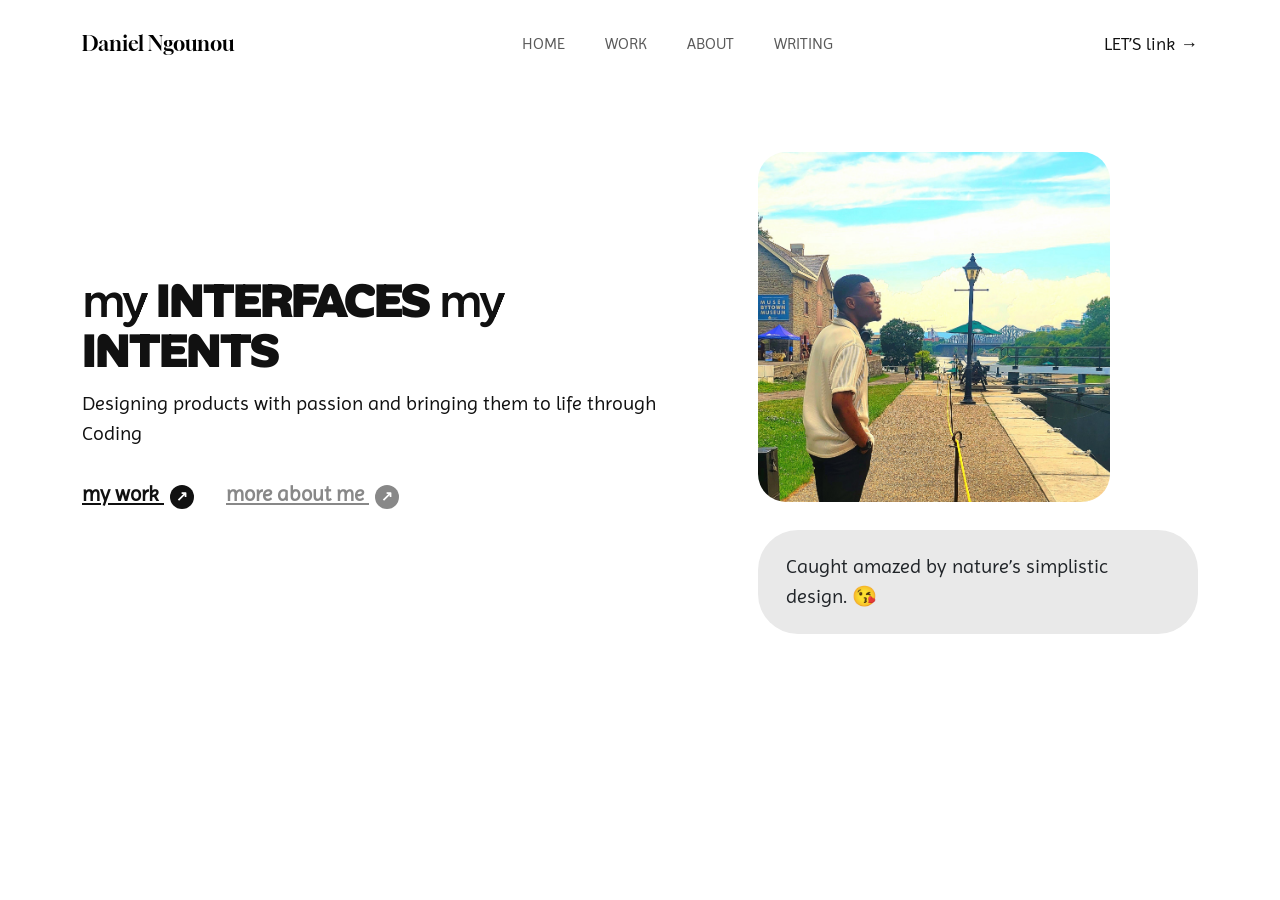
==== index.html @ ce70f310 "Finished the hero section" ====
<!DOCTYPE html>
<html lang="en">
<head>
    <meta charset="UTF-8">
    <meta name="viewport" content="width=device-width, initial-scale=1.0">
    <link rel="stylesheet" href="./css/style.css">
    <link href="https://cdn.jsdelivr.net/npm/bootstrap@5.3.3/dist/css/bootstrap.min.css" rel="stylesheet">
    <title>Document</title>
</head>
<script src="https://cdn.jsdelivr.net/npm/bootstrap@5.3.3/dist/js/bootstrap.bundle.min.js"></script>
<body>
<!-- NAVBAR -->

    <nav class="navbar navbar-expand-lg py-4">
        <div class="container">

            <!-- Logo -->
            <a class="navbar-brand logo" href="#">
            Daniel Ngounou
            </a>

            <!-- Mobile Toggle -->
            <button 
            class="navbar-toggler" 
            type="button" 
            data-bs-toggle="collapse" 
            data-bs-target="#navbarNav"
            >
            <span class="navbar-toggler-icon"></span>
            </button>

            <!-- Navigation Links -->
            <div class="collapse navbar-collapse justify-content-center" id="navbarNav">

            <ul class="navbar-nav gap-lg-4">

                <li class="nav-item">
                <a class="nav-link" href="#">HOME</a>
                </li>

                <li class="nav-item">
                <a class="nav-link" href="#">WORK</a>
                </li>

                <li class="nav-item">
                <a class="nav-link" href="#">ABOUT</a>
                </li>

                <li class="nav-item">
                <a class="nav-link" href="#">WRITING</a>
                </li>

            </ul>

            </div>

            <!-- Right CTA -->
            <a href="#" class="connect-link">
            LET’S link →
            </a>

        </div>
    </nav>
    <!-- HERO SECTION -->
    <section class="hero-section">
        <div class="container hero-container">

            <div class="hero-text-content">
            <h1>
                my <span>INTERFACES</span> my <span>INTENTS</span>
            </h1>

            <p>
                Designing products with passion and bringing them to life through Coding
            </p>

            <div class="hero-links">
                <a href="#work">my work <span>↗</span></a>
                <a href="#about" class="secondary-link">more about me <span>↗</span></a>
            </div>
            </div>

            <div class="hero-image-content">
                <img src="img/daniel-image.JPG" alt="Daniel Ngounou">
                <div class="image-note">
                    Caught amazed by nature’s simplistic design. 😘
                </div>
            </div>

        </div>
    </section>
</body>
</html>
---- css/style.css ----
@import url('https://fonts.googleapis.com/css2?family=Alan+Sans:wght@300..900&family=Imprima&display=swap');
@import url('https://fonts.googleapis.com/css2?family=Gloock&display=swap');

:root{

    /* COLORS */
    --background-color:#f5f5f3;
    --primary-color:#111111;
    --secondary-color:#888888;
    --soft-gray:#e9e9e9;
    --white-color:#ffffff;

    /* TYPOGRAPHY */
    --body-font:"Imprima", sans-serif;
    --heading-font:"Alan Sans", sans-serif;
    --logo-font:"Gloock", serif;

    /* FONT SIZES */
    --hero-heading-size:3.0rem;
    --paragraph-size:1.25rem;
    --nav-size:1.1rem;

    /* FONT WEIGHTS */
    --regular-weight:400;
    --medium-weight:500;
    --bold-weight:800;

    /* BORDER RADIUS */
    --large-radius:40px;
    --medium-radius:28px;
    --small-radius:12px;

    /* SPACING */
    --section-padding:120px;

    /* TRANSITIONS */
    --transition-speed:0.3s;
}


/* GLOBAL RESET */

*{
    margin:0;
    padding:0;
    box-sizing:border-box;
}


/* BODY */

body{
    font-family:var(--body-font) !important;
    font-weight:var(--regular-weight);
    font-style:normal;
    background:var(--background-color);
    color:var(--primary-color);
}


/* NAVBAR */

.navbar{
    background:var(--white-color);
    padding-top:2rem;
    padding-bottom:2rem;
}

.logo{
    font-family:var(--logo-font);
    font-size:2rem;
    font-weight:400;
    color:var(--primary-color);
    text-decoration:none;
}

.nav-link{
    color:var(--primary-color);
    font-weight:300;
    font-size:var(--nav-size);
    transition:var(--transition-speed);
}

.nav-link:hover{
    color:#000;
}

.connect-link{
    text-decoration:none;
    color:var(--primary-color);
    font-size:var(--nav-size);
    font-weight:300;
}


/* HERO SECTION */

.hero-section{
    padding:4em 0 6em;
}

.hero-container{
    display:flex;
    align-items:center;
    justify-content:space-between;
    gap:80px;
}

.hero-text-content{
    flex:1;
}

.hero-text-content h1{
    font-family:var(--heading-font);
    font-size:var(--hero-heading-size);
    line-height:1.05;
    color:var(--primary-color);
    letter-spacing:-2px;
}

.hero-text-content h1 span{
    font-weight:var(--bold-weight);
}

.hero-text-content p{
    font-size:var(--paragraph-size);
    margin-top:12px;
    color:var(--primary-color);
    max-width:700px;
}

.hero-links{
    display:flex;
    gap:32px;
    margin-top:30px;
}

.hero-links a{
    color:var(--primary-color);
    font-size:1.3rem;
    font-weight:700;
    text-decoration:underline;
}

.hero-links a{
    transition: opacity 0.3s ease;
}

.hero-links a:hover{
    opacity:0.6;
}

.hero-links a:active{
    opacity:0.4;
}

.hero-links span{
    display:inline-flex;
    align-items:center;
    justify-content:center;
    background:var(--primary-color);
    color:var(--white-color);
    width:24px;
    height:24px;
    border-radius:50%;
    font-size:0.85rem;
    margin-left:6px;
}

.secondary-link{
    color:var(--secondary-color) !important;
}

.secondary-link span{
    background:var(--secondary-color);
}

.hero-image-content{
    width:440px;
    align-items: f;
}

.hero-image-content img{
    width: 80%;
    height:350px;
    object-fit:cover;
    border-radius:var(--medium-radius);
}

.image-note{
    margin-top:28px;
    background:var(--soft-gray);
    padding:22px 28px;
    border-radius:var(--large-radius);
    font-size:1.25rem;
    text-align:left;
}


/* RESPONSIVE */

@media(max-width:992px){

    .hero-container{
        flex-direction:column;
        align-items:flex-start;
    }

    .hero-image-content{
        width:100%;
    }

    .hero-text-content h1{
        font-size:3.5rem;
    }
}


@media(max-width:576px){

    .hero-text-content h1{
        font-size:2.5rem;
    }

    .hero-links{
        flex-direction:column;
        gap:18px;
    }

    .hero-text-content p{
        font-size:1rem;
    }

    .image-note{
        font-size:1rem;
    }
}
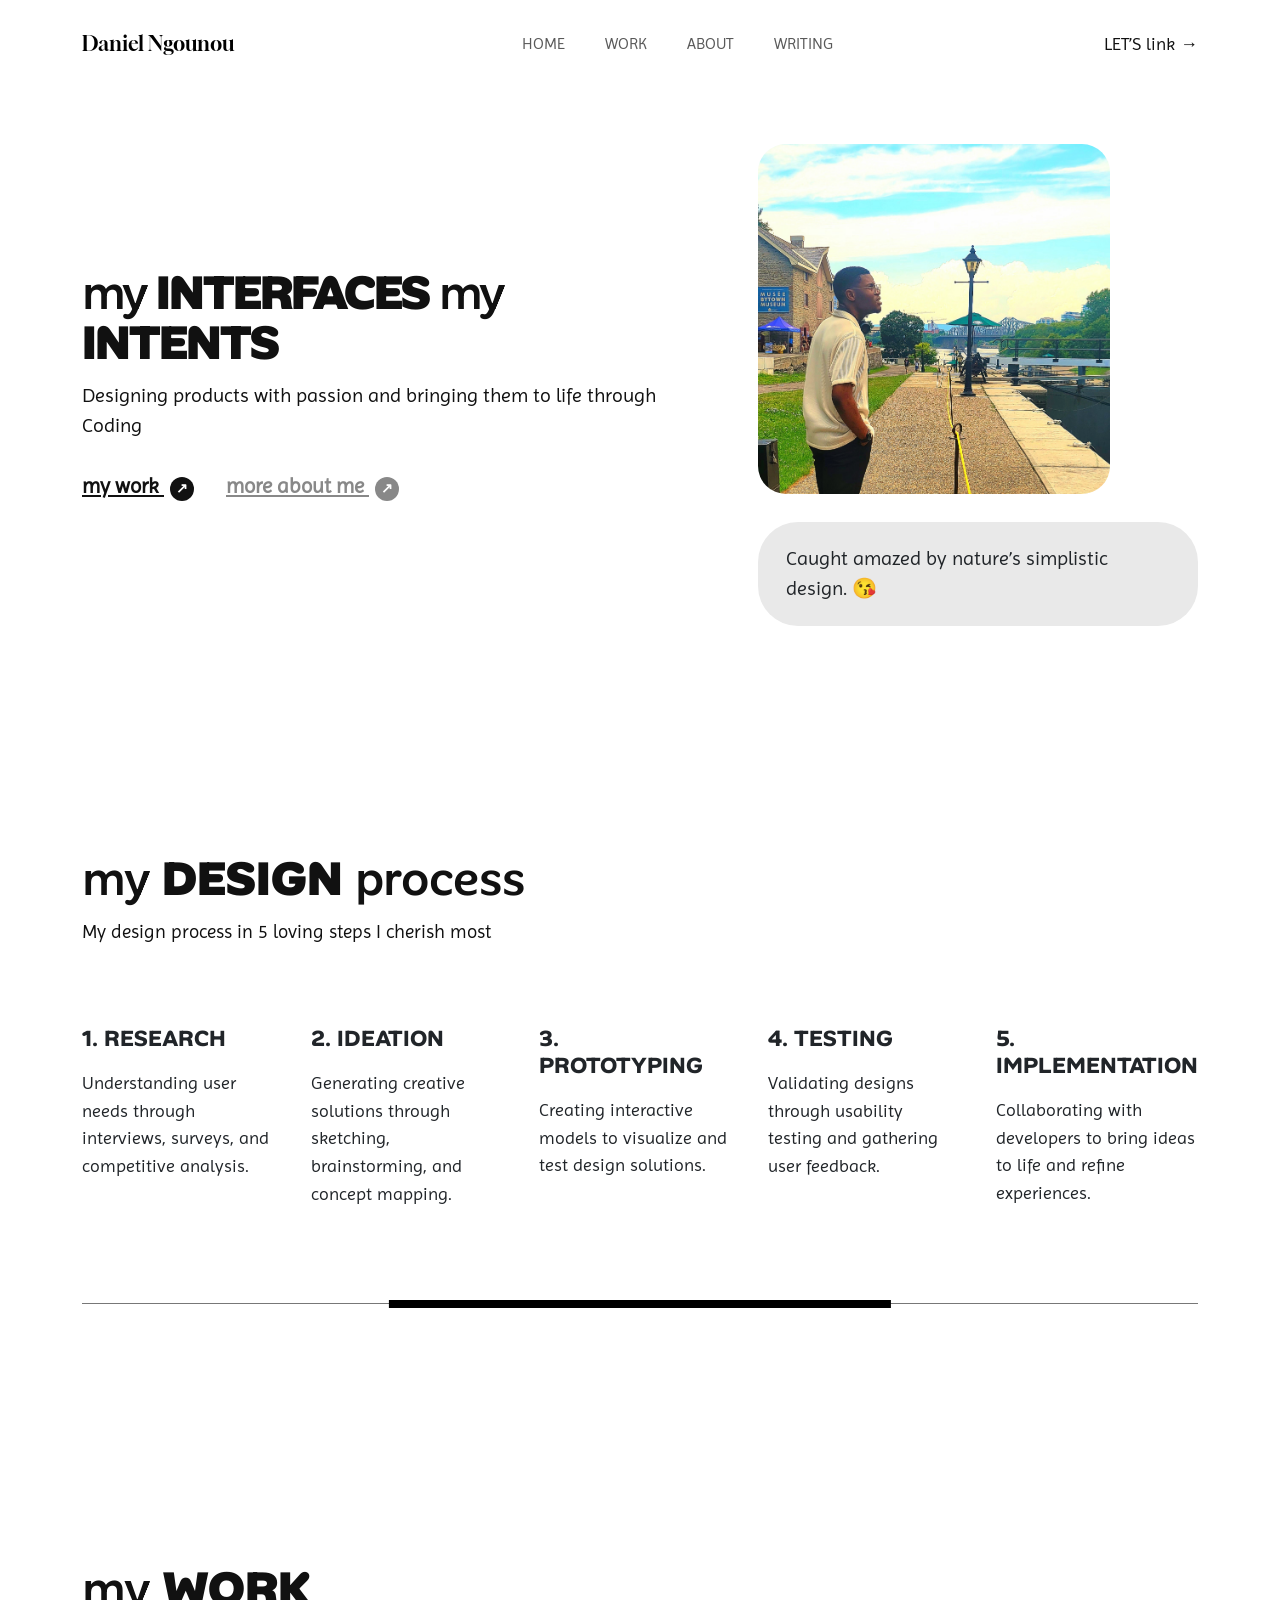
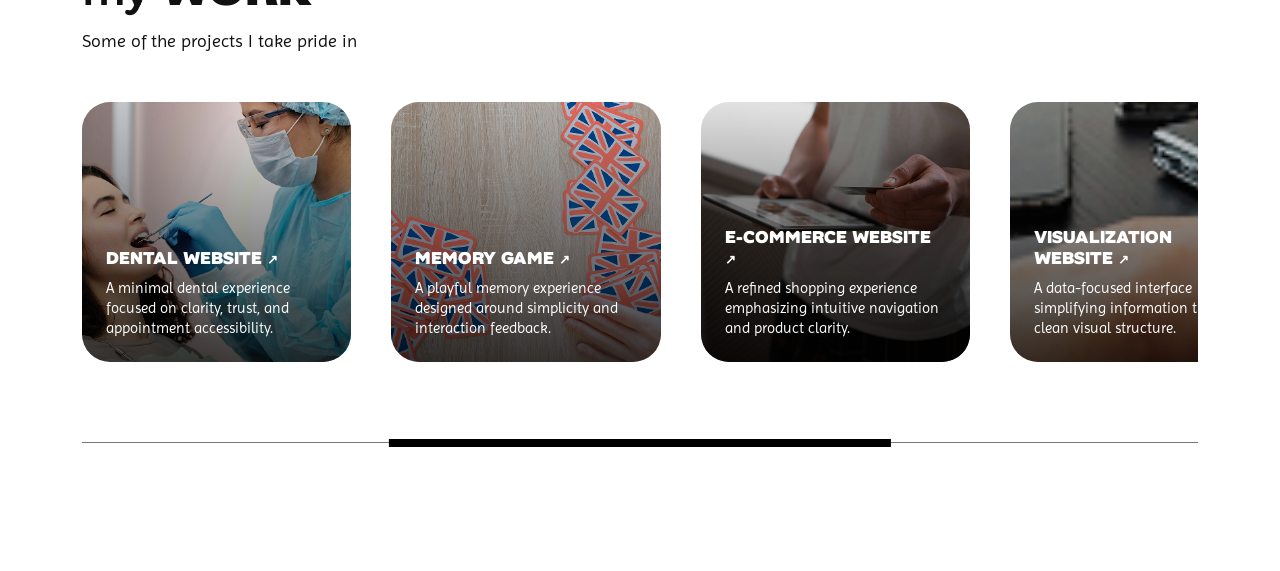
==== commit 4e2f3463: "Added the Working section and responsiveness" ====
--- a/index.html
+++ b/index.html
@@ -11,7 +11,7 @@
 <body>
 <!-- NAVBAR -->
 
-    <nav class="navbar navbar-expand-lg py-4">
+    <nav class="navbar navbar-expand-lg fixed-top py-4">
         <div class="container">
 
             <!-- Logo -->
@@ -89,5 +89,139 @@
 
         </div>
     </section>
+
+    <!-- DESIGN PROCESS SECTION -->
+
+    <section class="design-process-section">
+
+        <div class="container">
+
+            <div class="process-heading">
+
+                <h2>
+                    my <span>DESIGN</span> process
+                </h2>
+
+                <p>
+                    My design process in 5 loving steps I cherish most
+                </p>
+
+            </div>
+
+
+            <div class="process-steps">
+
+                <div class="process-card">
+                    <h3>1. RESEARCH</h3>
+
+                    <p>
+                        Understanding user needs through interviews, surveys,
+                        and competitive analysis.
+                    </p>
+                </div>
+
+
+                <div class="process-card">
+                    <h3>2. IDEATION</h3>
+
+                    <p>
+                        Generating creative solutions through sketching,
+                        brainstorming, and concept mapping.
+                    </p>
+                </div>
+
+
+                <div class="process-card">
+                    <h3>3. PROTOTYPING</h3>
+
+                    <p>
+                        Creating interactive models to visualize and test
+                        design solutions.
+                    </p>
+                </div>
+
+
+                <div class="process-card">
+                    <h3>4. TESTING</h3>
+
+                    <p>
+                        Validating designs through usability testing and
+                        gathering user feedback.
+                    </p>
+                </div>
+
+
+                <div class="process-card">
+                    <h3>5. IMPLEMENTATION</h3>
+
+                    <p>
+                        Collaborating with developers to bring ideas
+                        to life and refine experiences.
+                    </p>
+                </div>
+
+            </div>
+
+            <div class="process-line"></div>
+
+        </div>
+
+    </section>
+
+
+    <!-- WORK SECTION -->
+
+    <section class="work-section" id="work">
+        <div class="container">
+
+            <div class="work-heading">
+                <h2>my <span>WORK</span></h2>
+                <p>Some of the projects I take pride in</p>
+            </div>
+
+            <div class="work-cards">
+
+                <a class="work-card" href="#">
+                    <img src="img/dental.jpg" alt="Dental website">
+                    <div class="work-overlay">
+                        <h3>DENTAL WEBSITE <span>↗</span></h3>
+                        <p>A minimal dental experience focused on clarity, trust, and appointment accessibility.</p>
+                    </div>
+                </a>
+                
+
+                <a class="work-card" href="#">
+                    <img src="img/memory.jpg" alt="Memory game">
+                    <div class="work-overlay">
+                        <h3>MEMORY GAME <span>↗</span></h3>
+                        <p>A playful memory experience designed around simplicity and interaction feedback.</p>
+                    </div>
+                </a>
+
+                <a class="work-card" href="#">
+                    <img src="img/ecommerce.jpg" alt="E-commerce website">
+                    <div class="work-overlay">
+                        <h3>E-COMMERCE WEBSITE <span>↗</span></h3>
+                        <p>A refined shopping experience emphasizing intuitive navigation and product clarity.</p>
+                    </div>
+                </a>
+
+                <a class="work-card" href="#">
+                    <img src="img/visualization.jpg" alt="Visualization website">
+                    <div class="work-overlay">
+                        <h3>VISUALIZATION WEBSITE <span>↗</span></h3>
+                        <p>A data-focused interface simplifying information through clean visual structure.</p>
+                    </div>
+                </a>
+
+            </div>
+
+            <div class="work-line"></div>
+
+        </div>
+    </section>
+
+    <!-- ABOUT SECTION -->
+
 </body>
 </html>
--- a/css/style.css
+++ b/css/style.css
@@ -64,6 +64,20 @@
     background:var(--white-color);
     padding-top:2rem;
     padding-bottom:2rem;
+
+    /*Made the navbar fixed a the top using bootstrap's fixed-top class*/
+
+    /*position:fixed;
+    top:0;
+    left:0;
+    width:100%;*/
+    z-index:9999;
+}
+
+.navbar .content{
+    display:flex;
+    align-items:center;
+    justify-content:space-between;
 }
 
 .logo{
@@ -96,7 +110,7 @@
 /* HERO SECTION */
 
 .hero-section{
-    padding:4em 0 6em;
+    padding: 9em 0 6em;
 }
 
 .hero-container{
@@ -196,9 +210,200 @@
     text-align:left;
 }
 
+/* DESIGN PROCESS SECTION */
+
+.design-process-section{
+    padding:8em 0;
+}
+
+.process-heading h2{
+    font-family:var(--heading-font);
+    font-size:3rem;
+    color:var(--primary-color);
+}
+
+.process-heading h2 span{
+    font-weight:var(--bold-weight);
+}
+
+.process-heading p{
+    margin-top:10px;
+    font-size:1.2rem;
+    color:var(--primary-color);
+}
+
+.process-steps{
+    margin-top:5em;
+
+    display:grid;
+    grid-template-columns:repeat(5,1fr);
+
+    gap:40px;
+}
+
+.process-card h3{
+    font-family:var(--heading-font);
+    font-size:1.4rem;
+    font-weight:700;
+
+    margin-bottom:16px;
+}
+
+.process-card p{
+    font-size:1.15rem;
+    line-height:1.5;
+}
+
+.process-line{
+    width:100%;
+    height:1px;
+
+    background:#777;
+
+    margin-top:5em;
+
+    position:relative;
+}
+
+.process-line::after{
+    content:"";
+
+    position:absolute;
+
+    width:45%;
+    height:8px;
+
+    background:#000;
+
+    left:50%;
+    transform:translateX(-50%);
+
+    top:-3px;
+}
+
+
+/* WORK SECTION */
+
+.work-section{
+    padding:8em 0;
+}
+
+.work-heading h2{
+    font-family:var(--heading-font);
+    font-size:3rem;
+    color:var(--primary-color);
+}
+
+.work-heading h2 span{
+    font-weight:var(--bold-weight);
+}
+
+.work-heading p{
+    margin-top:10px;
+    font-size:1.1rem;
+    color:var(--primary-color);
+}
+
+.work-cards{
+    margin-top:3em;
+    display:flex;
+    gap:40px;
+    overflow-x:auto;
+    padding-bottom:2rem;
+    scroll-snap-type:x mandatory;
+}
+
+.work-card{
+    position:relative;
+    min-width:260px;
+    height:260px;
+    border-radius:var(--medium-radius);
+    overflow:hidden;
+    scroll-snap-align:start;
+    text-decoration:none;
+    color:inherit;
+    transition:transform 0.3s ease, box-shadow 0.3s ease;
+    flex-shrink:0;
+}
+
+.work-card img{
+    width:100%;
+    height:100%;
+    object-fit:cover;
+    display:block;
+    transition:transform 0.4s ease;
+}
+
+.work-card:hover{
+    transform:translateY(-8px);
+    box-shadow:0 20px 40px rgba(0,0,0,0.18);
+}
+
+.work-card:hover img{
+    transform:scale(1.08);
+}
+
+.work-card::after{
+    content:"";
+    position:absolute;
+    inset:0;
+    background:linear-gradient(
+        to top,
+        rgba(0,0,0,0.75),
+        rgba(0,0,0,0.1)
+    );
+}
+
+.work-overlay{
+    position:absolute;
+    left:24px;
+    right:24px;
+    bottom:24px;
+    color:white;
+    z-index:2;
+}
+
+.work-overlay h3{
+    font-family:var(--heading-font);
+    font-size:1.1rem;
+    font-weight:800;
+    margin-bottom:10px;
+}
+
+.work-overlay h3 span{
+    font-size:0.8rem;
+}
+
+.work-overlay p{
+    font-size:0.95rem;
+    line-height:1.3;
+    margin:0;
+}
+
+.work-line{
+    width:100%;
+    height:1px;
+    background:#777;
+    margin-top:3em;
+    position:relative;
+}
+
+.work-line::after{
+    content:"";
+    position:absolute;
+    width:45%;
+    height:8px;
+    background:#000;
+    left:50%;
+    transform:translateX(-50%);
+    top:-3px;
+}
+
+
 
 /* RESPONSIVE */
 
+/* Responsive adjustments for the hero section*/
 @media(max-width:992px){
 
     .hero-container{
@@ -234,4 +439,104 @@
     .image-note{
         font-size:1rem;
     }
-}+}
+
+
+/* Responsive adjustments for the design process section */
+@media (max-width: 1100px) and (min-width: 577px){
+
+    .process-steps{
+        display:flex !important;
+        overflow-x:auto;
+        gap:40px;
+        scroll-snap-type:x mandatory;
+        padding-bottom:2rem;
+    }
+
+    .process-card{
+        min-width:220px;
+        max-width:220px;
+        scroll-snap-align:start;
+    }
+
+    .process-line{
+        display:none;
+    }
+}
+
+@media(max-width:576px){
+
+    .container{
+        max-width:320px;
+        margin:0 auto;
+        padding-left:0;
+        padding-right:0;
+    }
+
+    .design-process-section{
+        padding:5em 0;
+    }
+
+    .process-heading{
+        text-align:left;
+    }
+
+    .process-heading h2{
+        font-size:2rem;
+        line-height:1.2;
+    }
+
+    .process-heading p{
+        font-size:1rem;
+        max-width:230px;
+    }
+
+    .process-steps{
+        grid-template-columns:1fr;
+        gap:55px;
+        margin-top:5em;
+    }
+
+    .process-card{
+        max-width:260px;
+    }
+
+    .process-card h3{
+        font-size:1.25rem;
+        margin-bottom:12px;
+    }
+
+    .process-card p{
+        font-size:1rem;
+        line-height:1.35;
+    }
+
+    .process-line{
+        display:none;
+    }
+}
+
+/* Responsive adjustments for the work section */
+
+@media(max-width:576px){
+
+    .work-cards{
+        flex-direction:column;
+        overflow-x:hidden;
+        gap:32px;
+    }
+
+    .work-card{
+        width:100%;
+        min-width:100%;
+        height:280px;
+    }
+
+    .work-overlay h3{
+        font-size:1rem;
+    }
+
+    .work-overlay p{
+        font-size:0.9rem;
+    }
+}
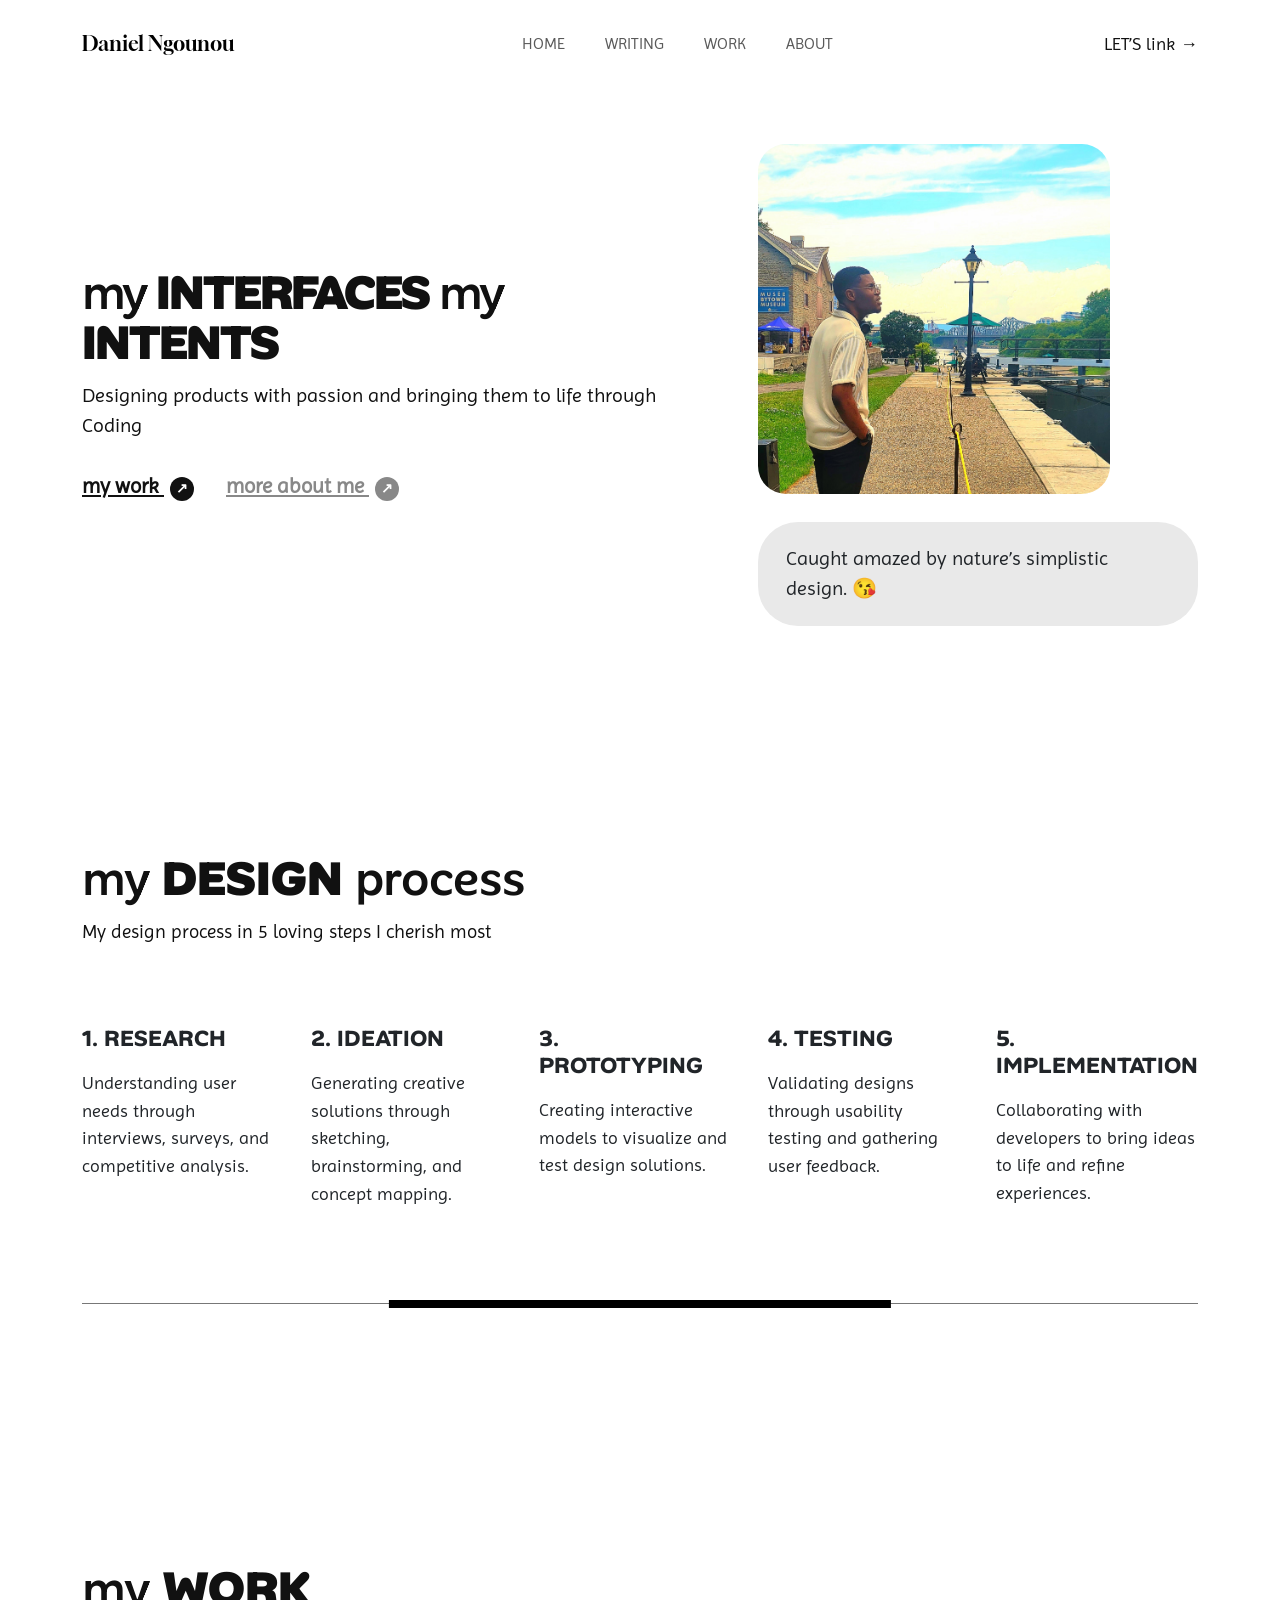
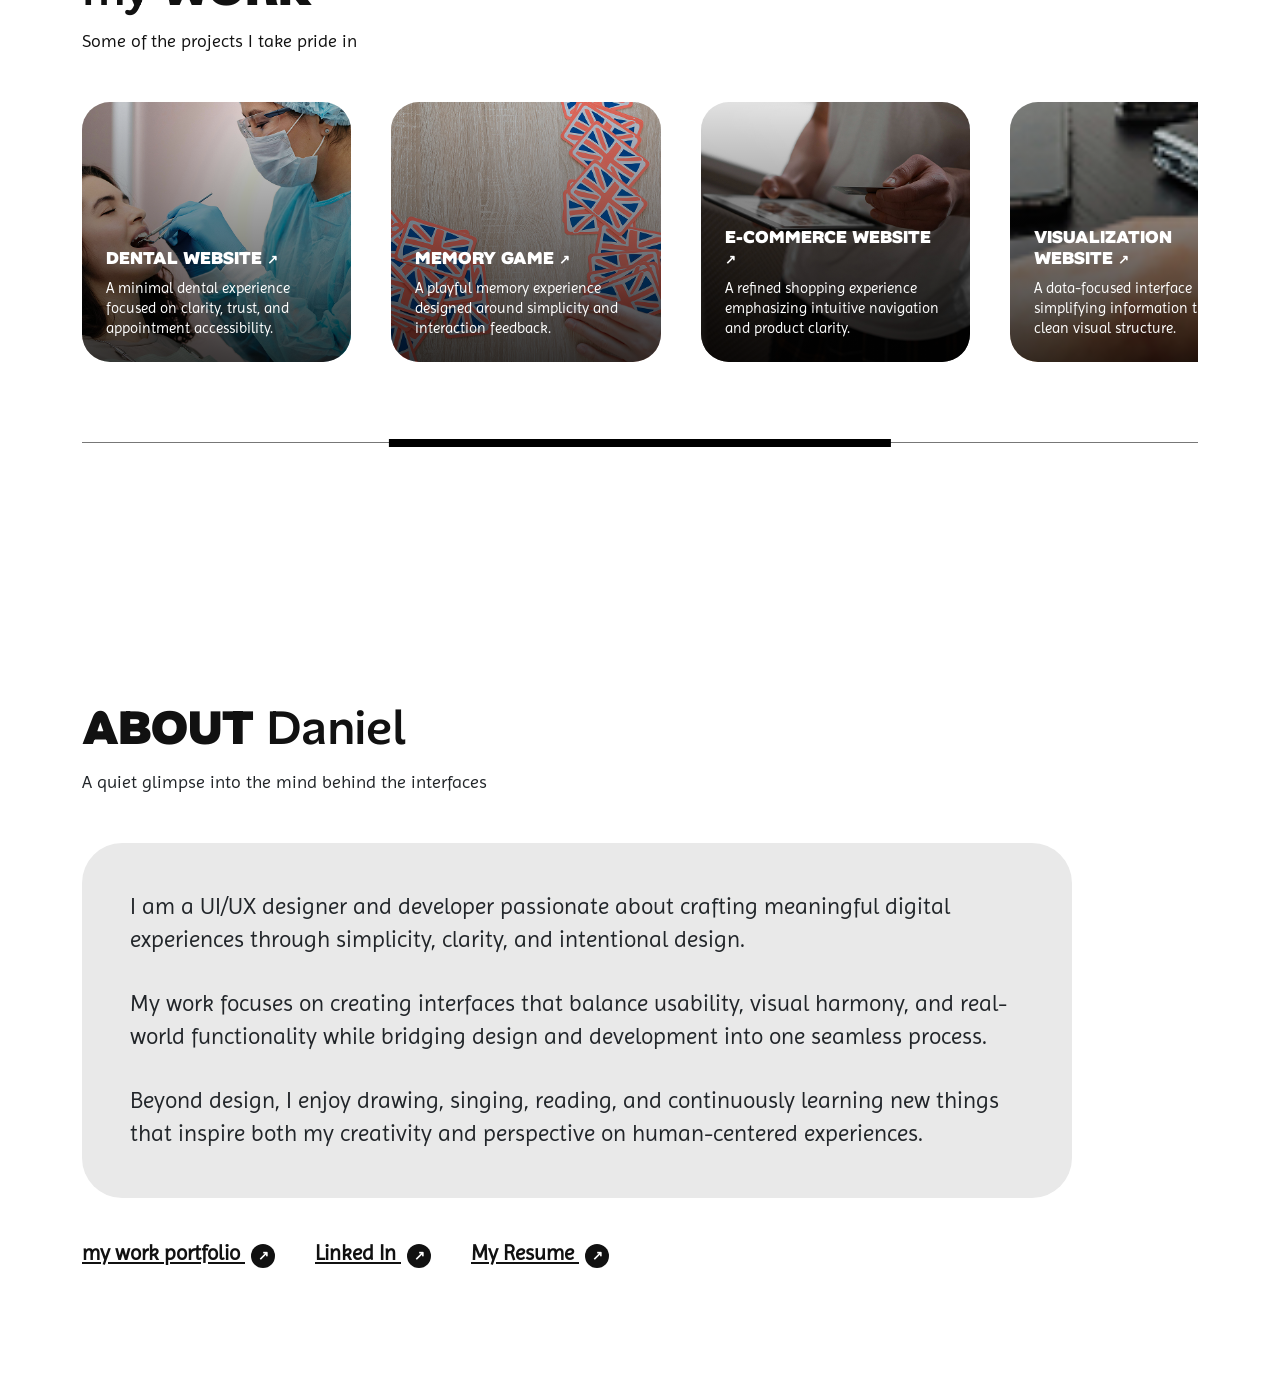
==== commit 85f93034: "Added the About Section" ====
--- a/index.html
+++ b/index.html
@@ -35,19 +35,20 @@
             <ul class="navbar-nav gap-lg-4">
 
                 <li class="nav-item">
-                <a class="nav-link" href="#">HOME</a>
-                </li>
-
-                <li class="nav-item">
-                <a class="nav-link" href="#">WORK</a>
-                </li>
-
-                <li class="nav-item">
-                <a class="nav-link" href="#">ABOUT</a>
-                </li>
-
-                <li class="nav-item">
-                <a class="nav-link" href="#">WRITING</a>
+                <a class="nav-link" href="#home">HOME</a>
+                </li>
+
+                <li class="nav-item">
+                <a class="nav-link" href="#process">WRITING</a>
+                </li>
+
+                <li class="nav-item">
+                <a class="nav-link" href="#work">WORK</a>
+                </li>
+
+
+                <li class="nav-item">
+                <a class="nav-link" href="#about">ABOUT</a>
                 </li>
 
             </ul>
@@ -62,7 +63,7 @@
         </div>
     </nav>
     <!-- HERO SECTION -->
-    <section class="hero-section">
+    <section class="hero-section" id="home">
         <div class="container hero-container">
 
             <div class="hero-text-content">
@@ -92,7 +93,7 @@
 
     <!-- DESIGN PROCESS SECTION -->
 
-    <section class="design-process-section">
+    <section class="design-process-section" id="process">
 
         <div class="container">
 
@@ -223,5 +224,59 @@
 
     <!-- ABOUT SECTION -->
 
+    <section class="about-section" id="about">
+
+        <div class="container">
+
+            <div class="about-heading">
+
+                <h2>
+                    <span>ABOUT</span> Daniel
+                </h2>
+
+                <p>
+                    A quiet glimpse into the mind behind the interfaces
+                </p>
+
+            </div>
+
+
+            <div class="about-box">
+
+                <p>
+                    I am a UI/UX designer and developer passionate about crafting meaningful digital experiences through simplicity, clarity, and intentional design.
+                </p>
+
+                <p>
+                    My work focuses on creating interfaces that balance usability, visual harmony, and real-world functionality while bridging design and development into one seamless process.
+                </p>
+
+                <p>
+                    Beyond design, I enjoy drawing, singing, reading, and continuously learning new things that inspire both my creativity and perspective on human-centered experiences.
+                </p>
+
+            </div>
+
+
+            <div class="about-links">
+
+                <a href="#">
+                    my work portfolio <span>↗</span>
+                </a>
+
+                <a href="#">
+                    Linked In <span>↗</span>
+                </a>
+
+                <a href="#">
+                    My Resume <span>↗</span>
+                </a>
+
+            </div>
+
+        </div>
+
+    </section>
+
 </body>
 </html>
--- a/css/style.css
+++ b/css/style.css
@@ -46,6 +46,10 @@
     box-sizing:border-box;
 }
 
+html{
+    scroll-behavior:smooth;
+}
+
 
 /* BODY */
 
@@ -55,6 +59,12 @@
     font-style:normal;
     background:var(--background-color);
     color:var(--primary-color);
+}
+
+/* SECTIONS */
+
+section{
+    scroll-margin-top:2em;
 }
 
 
@@ -400,6 +410,94 @@
 }
 
 
+/* ABOUT SECTION */
+
+.about-section{
+    padding:8em 0;
+}
+
+.about-heading h2{
+    font-family:var(--heading-font);
+    font-size:3rem;
+    color:var(--primary-color);
+}
+
+.about-heading h2 span{
+    font-weight:var(--bold-weight);
+}
+
+.about-heading p{
+    margin-top:12px;
+    font-size:1.1rem;
+}
+
+.about-box{
+    margin-top:3em;
+
+    background:var(--soft-gray);
+
+    padding:3em;
+
+    border-radius:var(--large-radius);
+
+    max-width:990px;
+}
+
+.about-box p{
+    font-size:1.45rem;
+    line-height:1.4;
+
+    margin-bottom:2rem;
+}
+
+.about-box p:last-child{
+    margin-bottom:0;
+}
+
+.about-links{
+    display:flex;
+    gap:40px;
+
+    margin-top:2.5em;
+
+    flex-wrap:wrap;
+}
+
+.about-links a{
+    color:var(--primary-color);
+
+    font-size:1.3rem;
+    font-weight:700;
+
+    text-decoration:underline;
+
+    transition:opacity 0.3s ease;
+}
+
+.about-links a:hover{
+    opacity:0.6;
+}
+
+.about-links span{
+    display:inline-flex;
+
+    align-items:center;
+    justify-content:center;
+
+    background:var(--primary-color);
+
+    color:var(--white-color);
+
+    width:24px;
+    height:24px;
+
+    border-radius:50%;
+
+    font-size:0.8rem;
+
+    margin-left:6px;
+}
+
 
 /* RESPONSIVE */
 
@@ -540,3 +638,36 @@
         font-size:0.9rem;
     }
 }
+
+
+/* Responsive adjustments for the about section */
+
+@media(max-width:576px){
+
+    .about-heading h2{
+        font-size:2.3rem;
+    }
+
+    .about-heading p{
+        font-size:1rem;
+    }
+
+    .about-box{
+        padding:2em;
+        border-radius:28px;
+    }
+
+    .about-box p{
+        font-size:1.1rem;
+        line-height:1.5;
+    }
+
+    .about-links{
+        flex-direction:column;
+        gap:20px;
+    }
+
+    .about-links a{
+        font-size:1.1rem;
+    }
+}
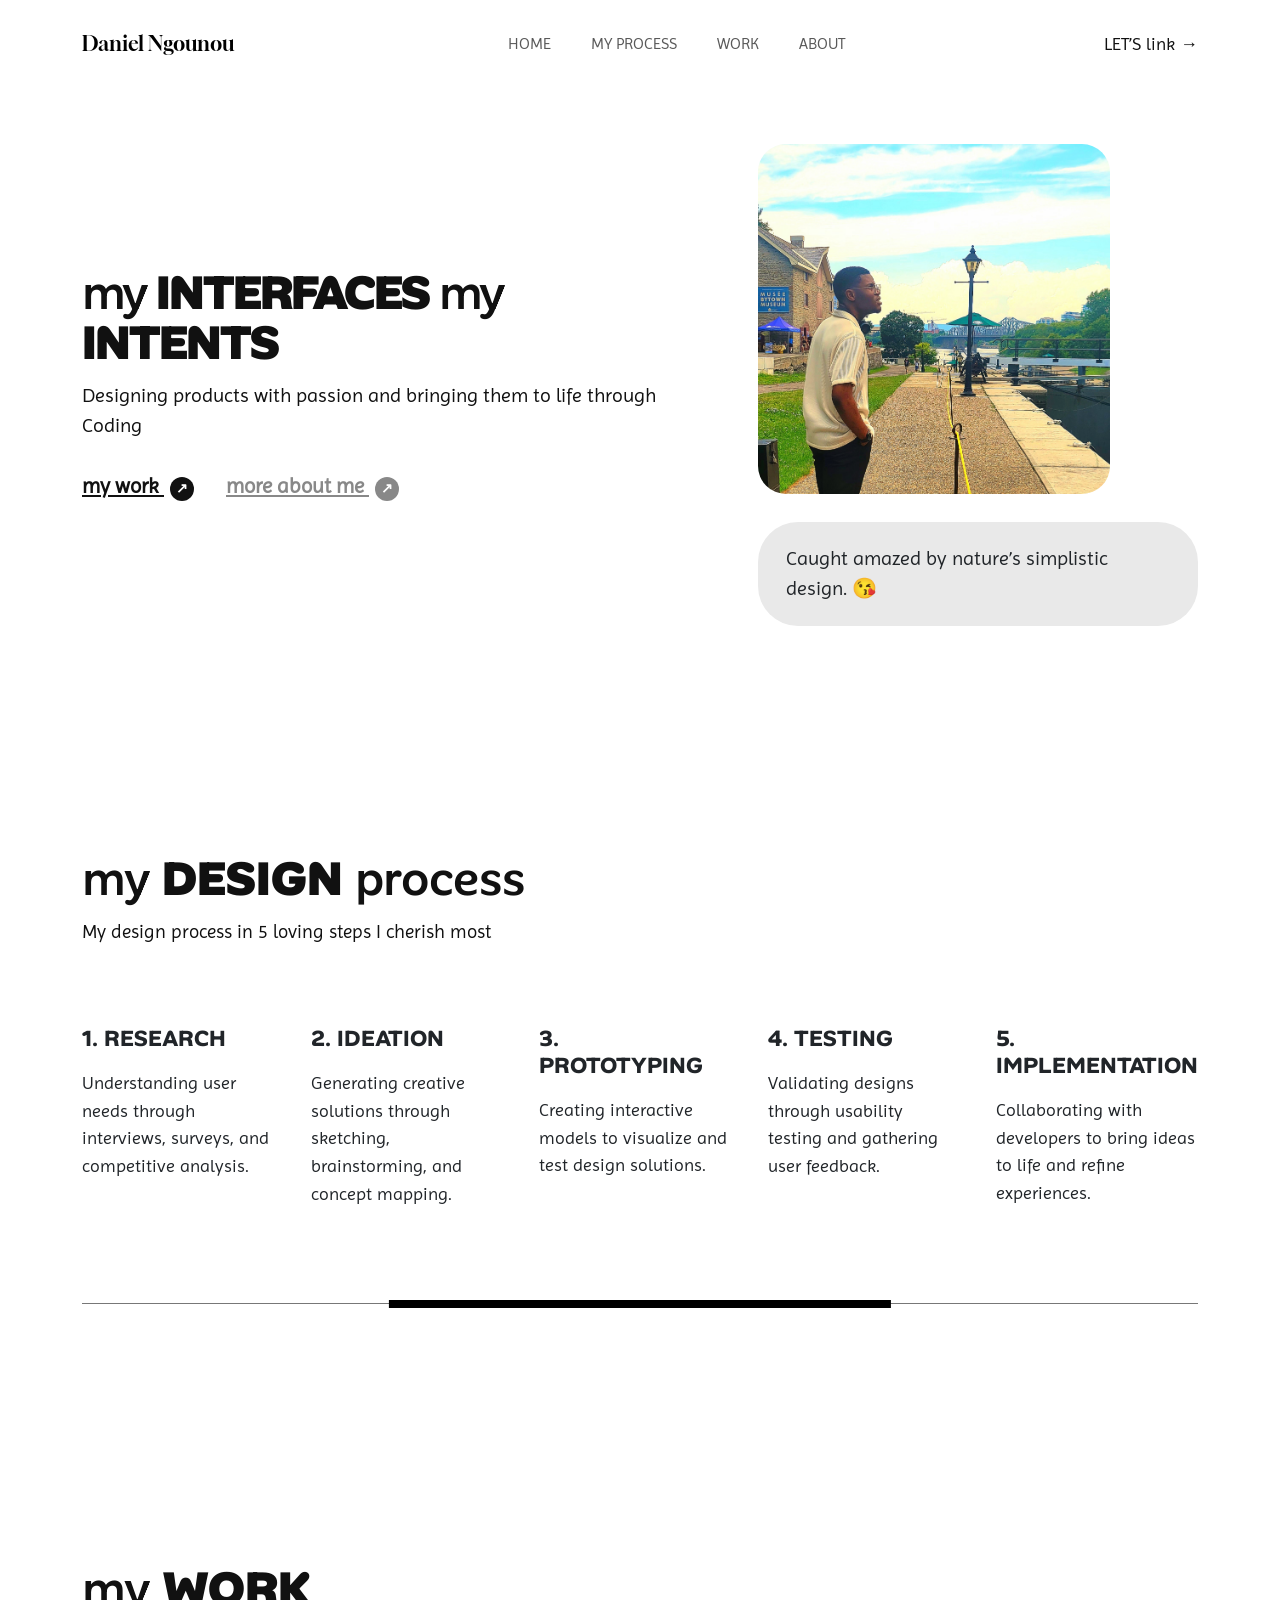
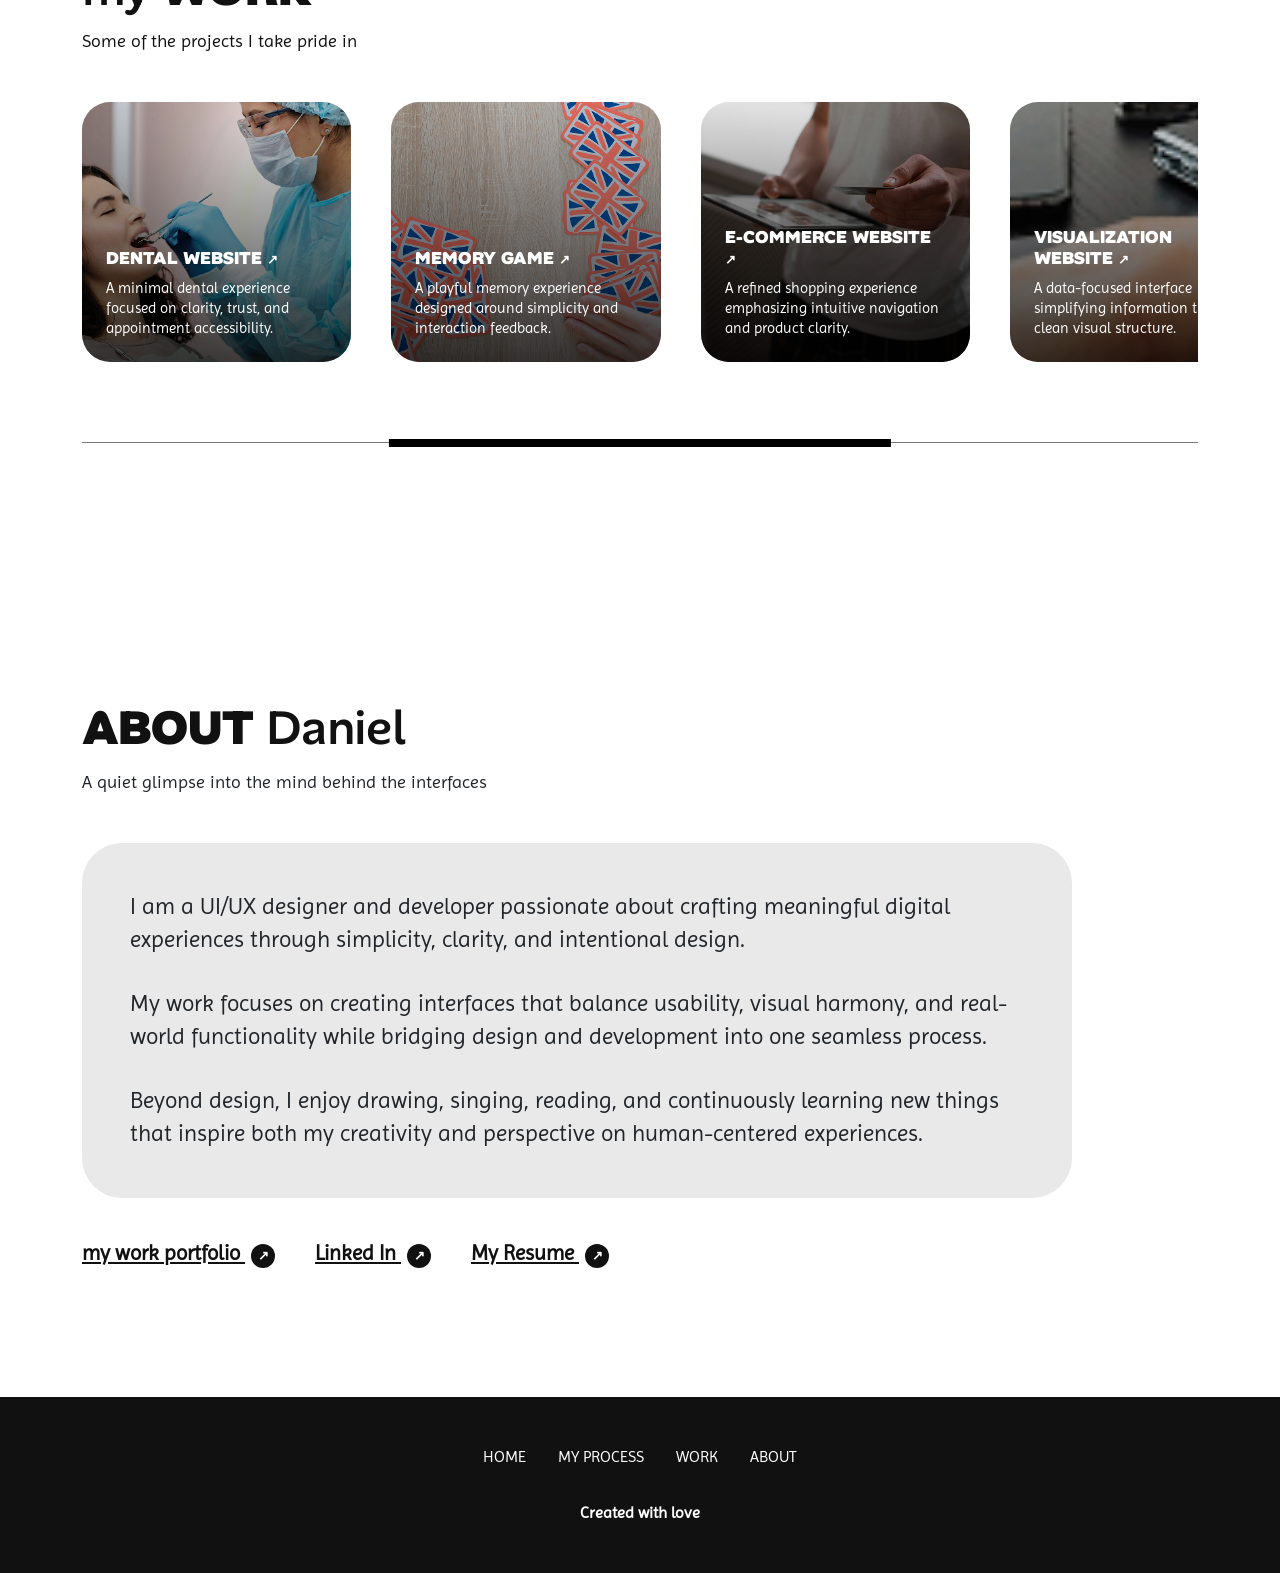
==== commit 2c711dd1: "Final project submission" ====
--- a/index.html
+++ b/index.html
@@ -39,7 +39,7 @@
                 </li>
 
                 <li class="nav-item">
-                <a class="nav-link" href="#process">WRITING</a>
+                <a class="nav-link" href="#process">MY PROCESS</a>
                 </li>
 
                 <li class="nav-item">
@@ -56,7 +56,7 @@
             </div>
 
             <!-- Right CTA -->
-            <a href="#" class="connect-link">
+            <a href="mailto:danielngounoungounou@gmail.com" class="connect-link">
             LET’S link →
             </a>
 
@@ -260,15 +260,15 @@
 
             <div class="about-links">
 
-                <a href="#">
+                <a href="https://danielngounoungounou.com/">
                     my work portfolio <span>↗</span>
                 </a>
 
-                <a href="#">
+                <a href="https://www.linkedin.com/in/daniel-ngounou/">
                     Linked In <span>↗</span>
                 </a>
 
-                <a href="#">
+                <a href="https://drive.google.com/file/d/1ej8Tsp4y7uqf1tLBqFKlCUb7RsmV9iGU/view?usp=sharing">
                     My Resume <span>↗</span>
                 </a>
 
@@ -278,5 +278,44 @@
 
     </section>
 
+
+    <!-- BACK TO TOP BUTTON -->
+    <a href="#home" class="back-to-top" id="backToTop">
+        ↑
+    </a>
+
+    <!-- FOOTER -->
+    <footer class="footer-section">
+
+        <div class="footer-links">
+            <a href="#home">HOME</a>
+            <a href="#process">MY PROCESS</a>
+            <a href="#work">WORK</a>
+            <a href="#about">ABOUT</a>
+            
+        </div>
+
+        <p>Created with love</p>
+
+    </footer>
+
 </body>
+
+<script>
+
+const backToTop = document.getElementById("backToTop");
+
+window.addEventListener("scroll", () => {
+
+    if(window.scrollY > 200){
+        backToTop.classList.add("show");
+    }
+
+    else{
+        backToTop.classList.remove("show");
+    }
+
+});
+
+</script>
 </html>
--- a/css/style.css
+++ b/css/style.css
@@ -498,6 +498,107 @@
     margin-left:6px;
 }
 
+/* BACK TO TOP BUTTON */
+
+.back-to-top{
+    position:fixed;
+    right:70px;
+    bottom:170px;
+
+    width:70px;
+    height:70px;
+
+    background:var(--primary-color);
+    color:var(--white-color);
+
+    border-radius:50%;
+
+    display:flex;
+    align-items:center;
+    justify-content:center;
+
+    font-size:2rem;
+    text-decoration:none;
+
+    z-index:999;
+    transition:opacity 0.3s ease, transform 0.3s ease;
+}
+
+.back-to-top:hover{
+    opacity:0.75;
+    transform:translateY(-5px);
+}
+
+
+/* FOOTER */
+
+.footer-section{
+    background:var(--primary-color);
+    color:var(--white-color);
+
+    padding:3em 0;
+
+    text-align:center;
+}
+
+.footer-links{
+    display:flex;
+    justify-content:center;
+    gap:32px;
+
+    margin-bottom:2em;
+}
+
+.footer-links a{
+    color:var(--white-color);
+    text-decoration:none;
+    font-size:1rem;
+}
+
+.footer-links a:hover{
+    opacity:0.7;
+}
+
+.footer-section p{
+    font-weight:700;
+    margin:0;
+}
+
+.back-to-top{
+    position:fixed;
+    right:70px;
+    bottom:170px;
+
+    width:70px;
+    height:70px;
+
+    background:var(--primary-color);
+    color:var(--white-color);
+
+    border-radius:50%;
+
+    display:flex;
+    align-items:center;
+    justify-content:center;
+
+    font-size:2rem;
+    text-decoration:none;
+
+    z-index:999;
+
+    transition:
+    opacity 0.3s ease,
+    transform 0.3s ease;
+
+    opacity:0;
+    pointer-events:none;
+}
+
+.back-to-top.show{
+    opacity:1;
+    pointer-events:auto;
+}
+
 
 /* RESPONSIVE */
 
@@ -670,4 +771,22 @@
     .about-links a{
         font-size:1.1rem;
     }
+}
+
+/* Responsive adjustments for the back to top button and footer */
+
+@media(max-width:576px){
+
+    .back-to-top{
+        right:25px;
+        bottom:35px;
+        width:55px;
+        height:55px;
+        font-size:1.5rem;
+    }
+
+    .footer-links{
+        flex-wrap:wrap;
+        gap:20px;
+    }
 }
